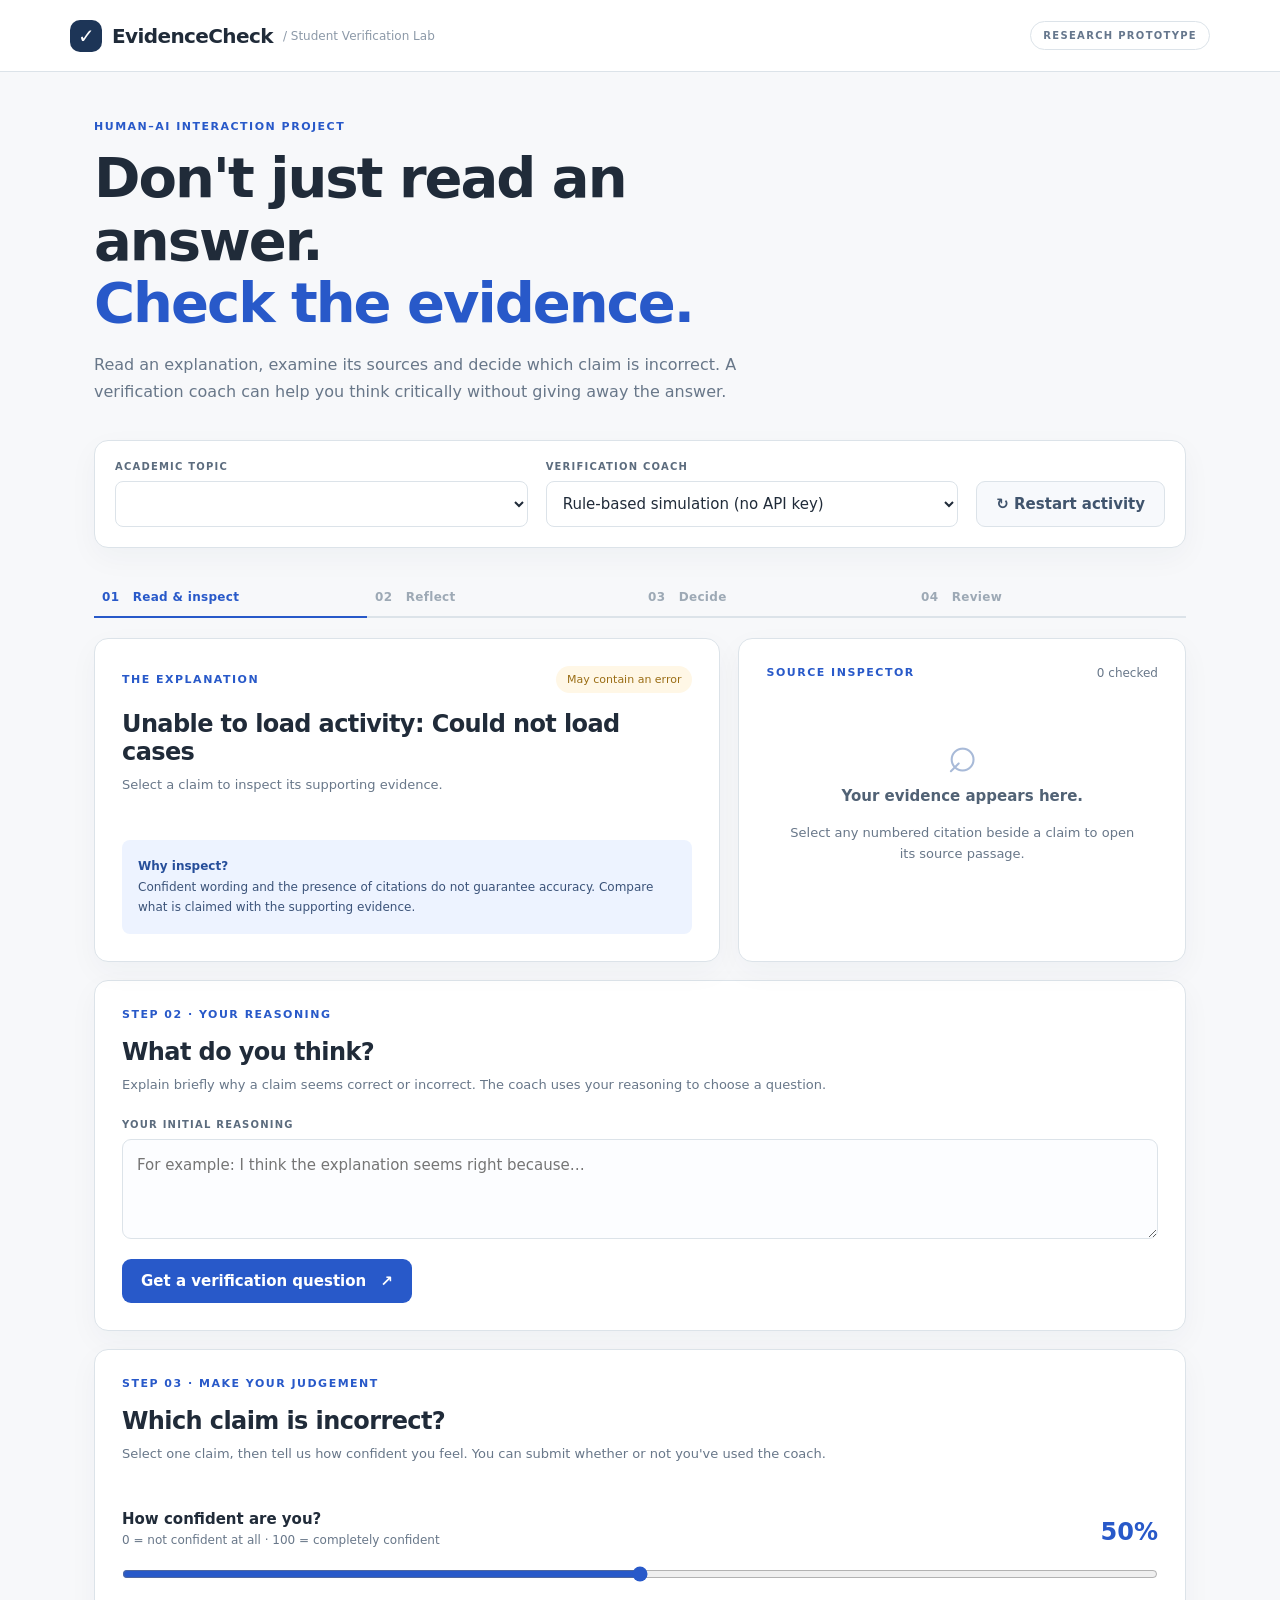
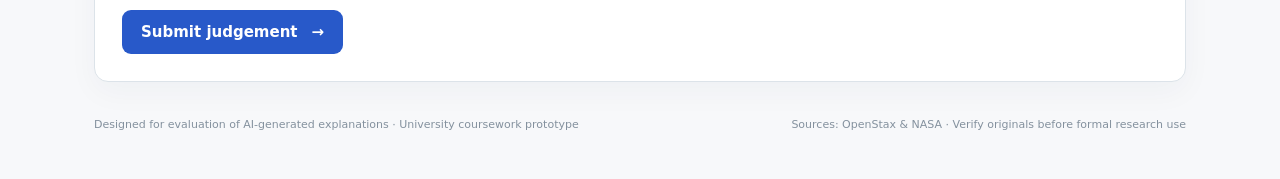
==== index.html @ a77dfa76 "Build responsive student study flow, source inspector, coaching and grading UI" ====
<!doctype html><html lang="en"><head><meta charset="utf-8"><meta name="viewport" content="width=device-width,initial-scale=1"><title>EvidenceCheck — Student Verification Lab</title><link rel="stylesheet" href="/static/style.css"></head><body>
<header class="topbar"><div class="brand"><span class="brand-icon">✓</span> EvidenceCheck <span class="brand-sub">/ Student Verification Lab</span></div><span class="prototype">RESEARCH PROTOTYPE</span></header>
<main><div class="intro"><div class="eyebrow">HUMAN–AI INTERACTION PROJECT</div><h1>Don't just read an answer.<br><em>Check the evidence.</em></h1><p>Read an explanation, examine its sources and decide which claim is incorrect. A verification coach can help you think critically without giving away the answer.</p></div>
<section class="toolbar" aria-label="Activity settings"><div><label for="caseSelect">ACADEMIC TOPIC</label><select id="caseSelect"></select></div><div><label for="modeSelect">VERIFICATION COACH</label><select id="modeSelect"><option value="simulation">Rule-based simulation (no API key)</option><option value="live">Live AI (requires API key)</option></select></div><button id="restart" class="secondary">↻ Restart activity</button></section>
<div class="steps"><span class="active" id="stepA">01 &nbsp; Read & inspect</span><span id="stepB">02 &nbsp; Reflect</span><span id="stepC">03 &nbsp; Decide</span><span id="stepD">04 &nbsp; Review</span></div>
<div class="workspace"><section class="panel explanation"><div class="panel-heading"><span class="eyebrow">THE EXPLANATION</span><span class="pill">May contain an error</span></div><h2 id="caseTitle"></h2><p class="hint">Select a claim to inspect its supporting evidence.</p><div id="claims" class="claims"></div><div class="notice"><strong>Why inspect?</strong> Confident wording and the presence of citations do not guarantee accuracy. Compare what is claimed with the supporting evidence.</div></section>
<aside class="panel sources"><div class="panel-heading"><span class="eyebrow">SOURCE INSPECTOR</span><span class="mini" id="viewCount">0 checked</span></div><div id="sourceEmpty" class="source-empty"><div class="magnifier">⌕</div><h3>Your evidence appears here.</h3><p>Select any numbered citation beside a claim to open its source passage.</p></div><div id="sourceDetail" hidden><div class="tag">SOURCE EVIDENCE SUMMARY</div><h3 id="sourceTitle"></h3><p class="evidence" id="sourceSummary"></p><a id="sourceLink" href="#" target="_blank" rel="noopener noreferrer">Read original source ↗</a><p class="source-disclaimer">This is a short, author-written summary of the linked source, not a verbatim quotation. Check the original for full context.</p></div></aside></div>
<section class="panel interactive"><div class="section-heading"><div><div class="eyebrow">STEP 02 · YOUR REASONING</div><h2>What do you think?</h2><p>Explain briefly why a claim seems correct or incorrect. The coach uses your reasoning to choose a question.</p></div></div><label for="reasoning" class="fieldlabel">YOUR INITIAL REASONING</label><textarea id="reasoning" maxlength="1200" placeholder="For example: I think the explanation seems right because…" rows="3"></textarea><div class="actions"><button id="promptBtn">Get a verification question <span>↗</span></button><span id="coachStatus" role="status" aria-live="polite"></span></div><div id="coachBox" class="coach" hidden><div class="eyebrow">VERIFICATION COACH <span id="coachLabel"></span></div><p id="coachPrompt"></p><div class="coachTip">Use the source inspector above to check your reasoning. The coach does not decide for you.</div></div></section>
<section class="panel interactive"><div class="eyebrow">STEP 03 · MAKE YOUR JUDGEMENT</div><h2>Which claim is incorrect?</h2><p>Select one claim, then tell us how confident you feel. You can submit whether or not you've used the coach.</p><div id="choices" class="choice-grid"></div><div class="confidence"><div><label for="confidence"><strong>How confident are you?</strong></label><p>0 = not confident at all · 100 = completely confident</p></div><output id="confidenceValue" for="confidence">50%</output></div><input id="confidence" type="range" min="0" max="100" value="50"><div class="actions"><button id="submitBtn">Submit judgement <span>→</span></button><span id="submitStatus" role="status" aria-live="polite"></span></div><div id="result" class="result" hidden><div id="resultHeading"></div><p id="resultText"></p><div id="resultMeta" class="resultMeta"></div></div></section>
<footer><span>Designed for evaluation of AI-generated explanations · University coursework prototype</span><span>Sources: OpenStax & NASA · Verify originals before formal research use</span></footer></main><script src="/static/app.js" defer></script></body></html>
---- static/style.css ----
:root{--bg:#f7f8fa;--ink:#202b39;--muted:#687789;--line:#dce3e9;--blue:#2859c9;--blue2:#edf3ff;--teal:#0d756d;--white:#fff;--shadow:0 10px 30px rgba(20,44,79,.04)}*{box-sizing:border-box}body{margin:0;background:var(--bg);font-family:Inter,ui-sans-serif,system-ui,-apple-system,Segoe UI,Arial,sans-serif;color:var(--ink);font-size:15px}button,input,textarea,select{font:inherit}button{cursor:pointer}button:disabled{cursor:not-allowed;opacity:.56}.topbar{background:#fff;border-bottom:1px solid var(--line);height:72px;display:flex;justify-content:space-between;align-items:center;padding:0 max(24px,calc((100vw - 1140px)/2))}.brand{font-size:20px;font-weight:800;letter-spacing:-.6px;display:flex;align-items:center;gap:10px}.brand-icon{width:32px;height:32px;border-radius:10px;background:#1d3557;color:white;display:grid;place-items:center}.brand-sub{font-size:12px;color:#8c99a8;font-weight:500;letter-spacing:0}.prototype{font-size:10px;font-weight:800;letter-spacing:1.3px;border:1px solid var(--line);padding:8px 12px;border-radius:20px;color:#66778d}main{max-width:1140px;margin:0 auto;padding:48px 24px}.intro{max-width:690px;margin:0 0 35px}.eyebrow{font-size:11px;font-weight:800;color:var(--blue);letter-spacing:1.5px}.intro h1{font-size:clamp(35px,5vw,56px);line-height:1.12;letter-spacing:-2px;margin:14px 0 17px}.intro h1 em{font-style:normal;color:var(--blue)}p{line-height:1.65}.intro p{color:var(--muted);font-size:16px}.toolbar{display:flex;gap:18px;align-items:end;background:white;border:1px solid var(--line);border-radius:14px;padding:20px;margin-bottom:30px;box-shadow:var(--shadow)}.toolbar>div{flex:1}.toolbar label,.fieldlabel{display:block;color:#5c6c7e;font-weight:800;font-size:10px;letter-spacing:1.2px;margin-bottom:9px}.toolbar select{width:100%;padding:12px;background:#fff;border:1px solid var(--line);border-radius:8px;color:var(--ink)}button{border:0;background:var(--blue);color:#fff;border-radius:9px;padding:13px 19px;font-weight:750;display:inline-flex;gap:14px;justify-content:space-between;align-items:center}button:hover:not(:disabled){filter:brightness(.93)}button.secondary{background:#f7f9fc;color:#40546d;border:1px solid var(--line);white-space:nowrap}.steps{display:flex;gap:0;margin-bottom:20px;color:#9da9b5;font-size:12px;font-weight:800;letter-spacing:.3px}.steps span{flex:1;padding:12px 8px;border-bottom:2px solid var(--line)}.steps span.active{color:var(--blue);border-color:var(--blue)}.workspace{display:grid;grid-template-columns:1.4fr 1fr;gap:18px}.panel{background:#fff;border:1px solid var(--line);border-radius:14px;padding:27px;box-shadow:var(--shadow)}.panel-heading{display:flex;justify-content:space-between;align-items:center;gap:8px}.pill{font-size:11px;color:#9a6d15;background:#fff7e6;border-radius:30px;padding:7px 11px}.mini{font-size:12px;color:var(--muted)}h2{font-size:24px;letter-spacing:-.6px;margin:17px 0 8px}.hint{font-size:13px;color:var(--muted);margin:0 0 22px}.claims{display:flex;flex-direction:column;gap:12px}.claim{background:#f9fafc;border:1px solid #e7ebf1;border-radius:9px;padding:14px;display:flex;align-items:start;gap:13px}.claim b{font-size:12px;color:#738298;font-weight:700;margin-top:3px}.claim .claimtext{flex:1;line-height:1.6}.cite{background:#e9f0ff;color:var(--blue);border:1px solid #d4e0fb;padding:5px 7px;min-width:32px;justify-content:center;border-radius:6px;font-size:12px}.cite.selected{background:var(--blue);color:white}.notice{margin-top:23px;background:var(--blue2);color:#3b5379;padding:16px;border-radius:8px;font-size:12px;line-height:1.7}.notice strong{display:block;color:#264e9a}.source-empty{min-height:240px;display:flex;align-items:center;justify-content:center;flex-direction:column;text-align:center;padding:15px;color:var(--muted)}.source-empty h3{margin:4px 0;font-size:15px;color:#516275}.source-empty p{font-size:13px}.magnifier{font-size:52px;color:#a8bad8}.tag{font-size:10px;background:#e4f4ef;color:#146f60;border-radius:20px;display:inline-block;padding:7px 10px;margin-top:26px;font-weight:800;letter-spacing:1px}#sourceTitle{font-size:18px;line-height:1.4}.evidence{font-size:16px;font-weight:600;background:#f1f9f5;border-left:3px solid #2b8b74;padding:15px 17px}.sources a{color:var(--blue);font-weight:750;font-size:13px}.source-disclaimer{font-size:11px;color:var(--muted);line-height:1.7;margin-top:18px}.interactive{margin-top:18px}.interactive>p,.section-heading p{font-size:13px;color:var(--muted);margin-top:4px}.fieldlabel{margin-top:24px}textarea{resize:vertical;width:100%;border:1px solid var(--line);border-radius:9px;padding:14px;min-height:100px;line-height:1.55;background:#fcfdff}textarea:focus,select:focus,input:focus-visible,button:focus-visible{outline:3px solid #afc8ff;outline-offset:2px}.actions{display:flex;gap:15px;align-items:center;margin-top:16px;flex-wrap:wrap}.actions span[role=status]{font-size:12px;color:#9c4a42}.coach{background:#f0f6ff;border:1px solid #ccdefa;border-radius:10px;padding:21px;margin-top:21px}.coach .eyebrow span{color:#5a7bad;font-size:10px;letter-spacing:0;text-transform:none;margin-left:8px}.coach p{font-size:17px;font-weight:650;margin:12px 0}.coachTip{font-size:12px;color:#647999}.choice-grid{display:grid;gap:8px;margin:20px 0}.choice{display:flex;gap:11px;align-items:center;border:1px solid var(--line);border-radius:8px;padding:13px;cursor:pointer}.choice:hover{background:#f8fbff}.choice:has(input:checked){background:var(--blue2);border-color:#85a9ef}.choice input{accent-color:var(--blue)}.confidence{display:flex;align-items:center;justify-content:space-between;margin-top:26px}.confidence p{font-size:12px;color:var(--muted);margin:3px 0}.confidence output{font-size:24px;font-weight:800;color:var(--blue)}input[type=range]{width:100%;accent-color:var(--blue);margin:12px 0}.result{background:#f1f8f4;border:1px solid #b8dfc5;border-radius:10px;padding:20px;margin-top:24px}.result.incorrect{background:#fff7ed;border-color:#f1d4a7}#resultHeading{font-weight:800;font-size:18px}.resultMeta{color:#627384;font-size:12px}footer{display:flex;gap:20px;justify-content:space-between;margin:36px 0 0;color:#84919e;font-size:11px}@media(max-width:760px){.toolbar,.workspace{display:block}.toolbar>div{margin-bottom:15px}.toolbar button{width:100%}.sources{margin-top:18px}.steps{font-size:10px}.brand-sub{display:none}.prototype{font-size:8px}.topbar{padding:0 20px}main{padding:32px 16px}.panel{padding:20px}footer{display:block}footer span{display:block;margin:10px 0}}
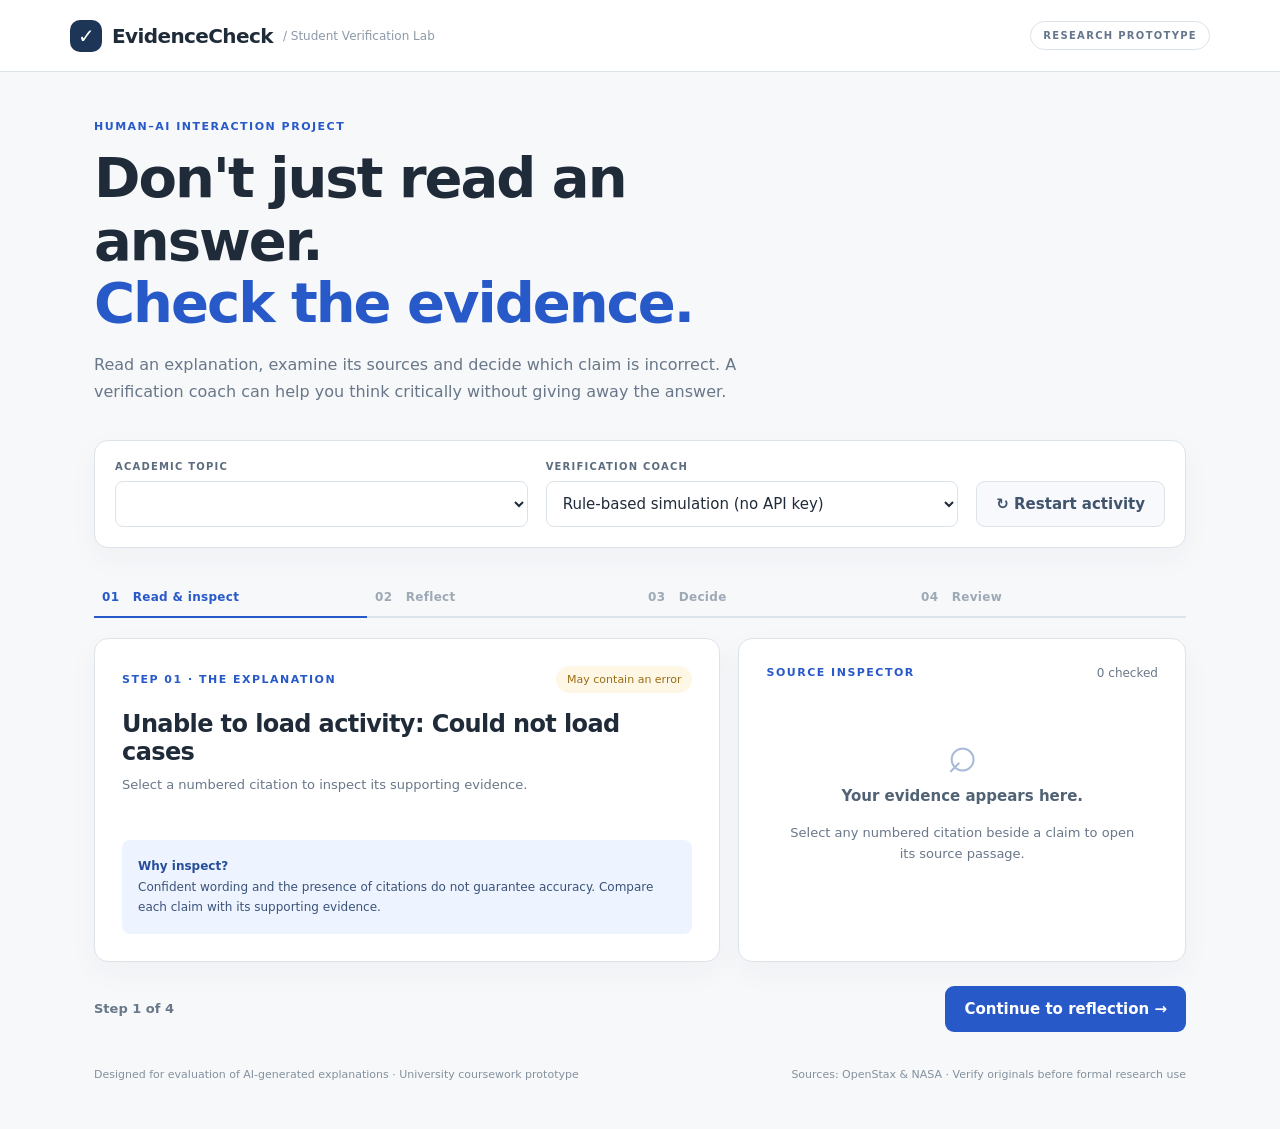
==== commit ff591582: "Update EvidenceCheck with staged interface and AI verification features" ====
--- a/index.html
+++ b/index.html
@@ -1,10 +1,287 @@
-<!doctype html><html lang="en"><head><meta charset="utf-8"><meta name="viewport" content="width=device-width,initial-scale=1"><title>EvidenceCheck — Student Verification Lab</title><link rel="stylesheet" href="/static/style.css"></head><body>
-<header class="topbar"><div class="brand"><span class="brand-icon">✓</span> EvidenceCheck <span class="brand-sub">/ Student Verification Lab</span></div><span class="prototype">RESEARCH PROTOTYPE</span></header>
-<main><div class="intro"><div class="eyebrow">HUMAN–AI INTERACTION PROJECT</div><h1>Don't just read an answer.<br><em>Check the evidence.</em></h1><p>Read an explanation, examine its sources and decide which claim is incorrect. A verification coach can help you think critically without giving away the answer.</p></div>
-<section class="toolbar" aria-label="Activity settings"><div><label for="caseSelect">ACADEMIC TOPIC</label><select id="caseSelect"></select></div><div><label for="modeSelect">VERIFICATION COACH</label><select id="modeSelect"><option value="simulation">Rule-based simulation (no API key)</option><option value="live">Live AI (requires API key)</option></select></div><button id="restart" class="secondary">↻ Restart activity</button></section>
-<div class="steps"><span class="active" id="stepA">01 &nbsp; Read & inspect</span><span id="stepB">02 &nbsp; Reflect</span><span id="stepC">03 &nbsp; Decide</span><span id="stepD">04 &nbsp; Review</span></div>
-<div class="workspace"><section class="panel explanation"><div class="panel-heading"><span class="eyebrow">THE EXPLANATION</span><span class="pill">May contain an error</span></div><h2 id="caseTitle"></h2><p class="hint">Select a claim to inspect its supporting evidence.</p><div id="claims" class="claims"></div><div class="notice"><strong>Why inspect?</strong> Confident wording and the presence of citations do not guarantee accuracy. Compare what is claimed with the supporting evidence.</div></section>
-<aside class="panel sources"><div class="panel-heading"><span class="eyebrow">SOURCE INSPECTOR</span><span class="mini" id="viewCount">0 checked</span></div><div id="sourceEmpty" class="source-empty"><div class="magnifier">⌕</div><h3>Your evidence appears here.</h3><p>Select any numbered citation beside a claim to open its source passage.</p></div><div id="sourceDetail" hidden><div class="tag">SOURCE EVIDENCE SUMMARY</div><h3 id="sourceTitle"></h3><p class="evidence" id="sourceSummary"></p><a id="sourceLink" href="#" target="_blank" rel="noopener noreferrer">Read original source ↗</a><p class="source-disclaimer">This is a short, author-written summary of the linked source, not a verbatim quotation. Check the original for full context.</p></div></aside></div>
-<section class="panel interactive"><div class="section-heading"><div><div class="eyebrow">STEP 02 · YOUR REASONING</div><h2>What do you think?</h2><p>Explain briefly why a claim seems correct or incorrect. The coach uses your reasoning to choose a question.</p></div></div><label for="reasoning" class="fieldlabel">YOUR INITIAL REASONING</label><textarea id="reasoning" maxlength="1200" placeholder="For example: I think the explanation seems right because…" rows="3"></textarea><div class="actions"><button id="promptBtn">Get a verification question <span>↗</span></button><span id="coachStatus" role="status" aria-live="polite"></span></div><div id="coachBox" class="coach" hidden><div class="eyebrow">VERIFICATION COACH <span id="coachLabel"></span></div><p id="coachPrompt"></p><div class="coachTip">Use the source inspector above to check your reasoning. The coach does not decide for you.</div></div></section>
-<section class="panel interactive"><div class="eyebrow">STEP 03 · MAKE YOUR JUDGEMENT</div><h2>Which claim is incorrect?</h2><p>Select one claim, then tell us how confident you feel. You can submit whether or not you've used the coach.</p><div id="choices" class="choice-grid"></div><div class="confidence"><div><label for="confidence"><strong>How confident are you?</strong></label><p>0 = not confident at all · 100 = completely confident</p></div><output id="confidenceValue" for="confidence">50%</output></div><input id="confidence" type="range" min="0" max="100" value="50"><div class="actions"><button id="submitBtn">Submit judgement <span>→</span></button><span id="submitStatus" role="status" aria-live="polite"></span></div><div id="result" class="result" hidden><div id="resultHeading"></div><p id="resultText"></p><div id="resultMeta" class="resultMeta"></div></div></section>
-<footer><span>Designed for evaluation of AI-generated explanations · University coursework prototype</span><span>Sources: OpenStax & NASA · Verify originals before formal research use</span></footer></main><script src="/static/app.js" defer></script></body></html>
+
+<!doctype html>
+<html lang="en">
+<head>
+  <meta charset="utf-8">
+  <meta name="viewport" content="width=device-width, initial-scale=1">
+  <title>EvidenceCheck — Student Verification Lab</title>
+  <link rel="stylesheet" href="/static/style.css">
+</head>
+
+<body>
+<header class="topbar">
+  <div class="brand">
+    <span class="brand-icon">✓</span>
+    EvidenceCheck
+    <span class="brand-sub">/ Student Verification Lab</span>
+  </div>
+  <span class="prototype">RESEARCH PROTOTYPE</span>
+</header>
+
+<main>
+  <div class="intro">
+    <div class="eyebrow">HUMAN–AI INTERACTION PROJECT</div>
+    <h1>Don't just read an answer.<br><em>Check the evidence.</em></h1>
+    <p>
+      Read an explanation, examine its sources and decide which claim
+      is incorrect. A verification coach can help you think critically
+      without giving away the answer.
+    </p>
+  </div>
+
+  <section class="toolbar" aria-label="Activity settings">
+    <div>
+      <label for="caseSelect">ACADEMIC TOPIC</label>
+      <select id="caseSelect"></select>
+    </div>
+
+    <div>
+      <label for="modeSelect">VERIFICATION COACH</label>
+      <select id="modeSelect">
+        <option value="simulation">Rule-based simulation (no API key)</option>
+        <option value="live">Live AI (requires API key)</option>
+      </select>
+    </div>
+
+    <button id="restart" class="secondary" type="button">
+      ↻ Restart activity
+    </button>
+  </section>
+
+  <nav class="steps" aria-label="Activity progress">
+    <span class="active" id="stepA">01 &nbsp; Read & inspect</span>
+    <span id="stepB">02 &nbsp; Reflect</span>
+    <span id="stepC">03 &nbsp; Decide</span>
+    <span id="stepD">04 &nbsp; Review</span>
+  </nav>
+
+  <!-- STEP 1: READ AND INSPECT -->
+  <div id="stageRead" class="stage">
+    <div class="workspace">
+      <section class="panel explanation">
+        <div class="panel-heading">
+          <span class="eyebrow">STEP 01 · THE EXPLANATION</span>
+          <span class="pill">May contain an error</span>
+        </div>
+
+        <h2 id="caseTitle"></h2>
+        <p class="hint">
+          Select a numbered citation to inspect its supporting evidence.
+        </p>
+
+        <div id="claims" class="claims"></div>
+
+        <div class="notice">
+          <strong>Why inspect?</strong>
+          Confident wording and the presence of citations do not guarantee
+          accuracy. Compare each claim with its supporting evidence.
+        </div>
+      </section>
+
+      <aside class="panel sources">
+        <div class="panel-heading">
+          <span class="eyebrow">SOURCE INSPECTOR</span>
+          <span class="mini" id="viewCount">0 checked</span>
+        </div>
+
+        <div id="sourceEmpty" class="source-empty">
+          <div class="magnifier">⌕</div>
+          <h3>Your evidence appears here.</h3>
+          <p>
+            Select any numbered citation beside a claim
+            to open its source passage.
+          </p>
+        </div>
+
+        <div id="sourceDetail" hidden>
+          <div class="tag">SOURCE EVIDENCE SUMMARY</div>
+          <h3 id="sourceTitle"></h3>
+          <p class="evidence" id="sourceSummary"></p>
+
+          <a id="sourceLink" href="#" target="_blank"
+             rel="noopener noreferrer">
+            Read original source ↗
+          </a>
+
+          <p class="source-disclaimer">
+            This is a short, author-written summary of the linked source,
+            not a verbatim quotation. Check the original for full context.
+          </p>
+        </div>
+      </aside>
+    </div>
+
+    <div class="stage-navigation">
+      <span class="navigation-hint">Step 1 of 4</span>
+      <button id="readNext" type="button">
+        Continue to reflection →
+      </button>
+    </div>
+  </div>
+
+  <!-- STEP 2: REFLECT -->
+  <section id="stageReflect" class="stage" hidden>
+    <div class="panel interactive">
+      <div class="eyebrow">STEP 02 · YOUR REASONING</div>
+      <h2>What do you think?</h2>
+      <p>
+        Explain briefly why a claim seems correct or incorrect.
+        The coach uses your reasoning to choose a question.
+      </p>
+
+      <label for="reasoning" class="fieldlabel">
+        YOUR INITIAL REASONING
+      </label>
+
+      <textarea
+        id="reasoning"
+        maxlength="1200"
+        rows="4"
+        placeholder="For example: I think this claim may be incorrect because…"
+      ></textarea>
+
+      <div class="actions">
+        <button id="promptBtn" type="button">
+          Get a verification question ↗
+        </button>
+        <span id="coachStatus" role="status" aria-live="polite"></span>
+      </div>
+
+      <div id="coachBox" class="coach" hidden>
+        <div class="eyebrow">
+          VERIFICATION COACH <span id="coachLabel"></span>
+        </div>
+        <p id="coachPrompt"></p>
+        <div class="coachTip">
+          Use the source inspector to check your reasoning.
+          The coach does not decide for you.
+        </div>
+
+        <button id="coachReviewSources" class="secondary" type="button">
+          ← Review source evidence
+        </button>
+      </div>
+    </div>
+
+    <div class="stage-navigation">
+      <button id="reflectBack" class="secondary" type="button">
+        ← Back to evidence
+      </button>
+      <button id="reflectNext" type="button">
+        Continue to judgement →
+      </button>
+    </div>
+
+    <p id="reflectStatus" class="stage-status" role="status"
+       aria-live="polite"></p>
+  </section>
+
+  <!-- STEP 3: DECIDE -->
+  <section id="stageDecide" class="stage" hidden>
+    <div class="panel interactive">
+      <div class="eyebrow">STEP 03 · MAKE YOUR JUDGEMENT</div>
+      <h2>Which claim is incorrect?</h2>
+      <p>
+        Select one claim, then tell us how confident you feel.
+        You can submit whether or not you've used the coach.
+      </p>
+
+      <div id="choices" class="choice-grid"></div>
+
+      <div class="confidence">
+        <div>
+          <label for="confidence">
+            <strong>How confident are you?</strong>
+          </label>
+          <p>0 = not confident at all · 100 = completely confident</p>
+        </div>
+        <output id="confidenceValue" for="confidence">50%</output>
+      </div>
+
+      <input id="confidence" type="range" min="0" max="100" value="50">
+
+      <div class="actions">
+        <button id="submitBtn" type="button">
+          Submit judgement →
+        </button>
+        <span id="submitStatus" role="status" aria-live="polite"></span>
+      </div>
+    </div>
+
+    <div class="stage-navigation">
+      <button id="decideBack" class="secondary" type="button">
+        ← Back to reflection
+      </button>
+      <button id="decideReviewSources" class="secondary" type="button">
+        Review citations
+      </button>
+    </div>
+  </section>
+
+  <!-- STEP 4: REVIEW -->
+  <section id="stageReview" class="stage" hidden>
+    <div class="panel interactive">
+      <div class="eyebrow">STEP 04 · REVIEW YOUR JUDGEMENT</div>
+      <h2>Your results</h2>
+
+      <div id="result" class="result" hidden>
+        <div id="resultHeading"></div>
+        <p id="resultText"></p>
+        <div id="resultMeta" class="resultMeta"></div>
+      </div>
+
+      <div class="notice">
+        <strong>Reflect on your decision</strong>
+        Did the source evidence support your judgement?
+        Would you change how you evaluated the explanation?
+      </div>
+    </div>
+
+    <div class="stage-navigation">
+      <button id="reviewEvidence" class="secondary" type="button">
+        ← Revisit evidence
+      </button>
+      <button id="reviewRestart" type="button">
+        ↻ Try another activity
+      </button>
+    </div>
+  </section>
+
+  <footer>
+    <span>
+      Designed for evaluation of AI-generated explanations ·
+      University coursework prototype
+    </span>
+    <span>
+      Sources: OpenStax & NASA · Verify originals before formal research use
+    </span>
+  </footer>
+</main>
+
+<!-- CONTEXTUAL CITATION REMINDER -->
+<dialog id="citationReminder"
+        class="citation-reminder"
+        aria-labelledby="reminderTitle">
+
+  <h2 id="reminderTitle">Have you checked the citations?</h2>
+
+  <p>
+    You haven't opened any supporting evidence yet.
+    Before making your final judgement, consider whether
+    the cited sources actually support the explanation.
+  </p>
+
+  <div class="reminder-actions">
+    <button id="reviewCitations" type="button">
+      Review citations
+    </button>
+
+    <button id="continueAnyway" class="secondary" type="button">
+      Continue anyway
+    </button>
+  </div>
+</dialog>
+
+<script src="/static/app.js" defer></script>
+</body>
+</html>
--- a/static/style.css
+++ b/static/style.css
@@ -1 +1,180 @@
 :root{--bg:#f7f8fa;--ink:#202b39;--muted:#687789;--line:#dce3e9;--blue:#2859c9;--blue2:#edf3ff;--teal:#0d756d;--white:#fff;--shadow:0 10px 30px rgba(20,44,79,.04)}*{box-sizing:border-box}body{margin:0;background:var(--bg);font-family:Inter,ui-sans-serif,system-ui,-apple-system,Segoe UI,Arial,sans-serif;color:var(--ink);font-size:15px}button,input,textarea,select{font:inherit}button{cursor:pointer}button:disabled{cursor:not-allowed;opacity:.56}.topbar{background:#fff;border-bottom:1px solid var(--line);height:72px;display:flex;justify-content:space-between;align-items:center;padding:0 max(24px,calc((100vw - 1140px)/2))}.brand{font-size:20px;font-weight:800;letter-spacing:-.6px;display:flex;align-items:center;gap:10px}.brand-icon{width:32px;height:32px;border-radius:10px;background:#1d3557;color:white;display:grid;place-items:center}.brand-sub{font-size:12px;color:#8c99a8;font-weight:500;letter-spacing:0}.prototype{font-size:10px;font-weight:800;letter-spacing:1.3px;border:1px solid var(--line);padding:8px 12px;border-radius:20px;color:#66778d}main{max-width:1140px;margin:0 auto;padding:48px 24px}.intro{max-width:690px;margin:0 0 35px}.eyebrow{font-size:11px;font-weight:800;color:var(--blue);letter-spacing:1.5px}.intro h1{font-size:clamp(35px,5vw,56px);line-height:1.12;letter-spacing:-2px;margin:14px 0 17px}.intro h1 em{font-style:normal;color:var(--blue)}p{line-height:1.65}.intro p{color:var(--muted);font-size:16px}.toolbar{display:flex;gap:18px;align-items:end;background:white;border:1px solid var(--line);border-radius:14px;padding:20px;margin-bottom:30px;box-shadow:var(--shadow)}.toolbar>div{flex:1}.toolbar label,.fieldlabel{display:block;color:#5c6c7e;font-weight:800;font-size:10px;letter-spacing:1.2px;margin-bottom:9px}.toolbar select{width:100%;padding:12px;background:#fff;border:1px solid var(--line);border-radius:8px;color:var(--ink)}button{border:0;background:var(--blue);color:#fff;border-radius:9px;padding:13px 19px;font-weight:750;display:inline-flex;gap:14px;justify-content:space-between;align-items:center}button:hover:not(:disabled){filter:brightness(.93)}button.secondary{background:#f7f9fc;color:#40546d;border:1px solid var(--line);white-space:nowrap}.steps{display:flex;gap:0;margin-bottom:20px;color:#9da9b5;font-size:12px;font-weight:800;letter-spacing:.3px}.steps span{flex:1;padding:12px 8px;border-bottom:2px solid var(--line)}.steps span.active{color:var(--blue);border-color:var(--blue)}.workspace{display:grid;grid-template-columns:1.4fr 1fr;gap:18px}.panel{background:#fff;border:1px solid var(--line);border-radius:14px;padding:27px;box-shadow:var(--shadow)}.panel-heading{display:flex;justify-content:space-between;align-items:center;gap:8px}.pill{font-size:11px;color:#9a6d15;background:#fff7e6;border-radius:30px;padding:7px 11px}.mini{font-size:12px;color:var(--muted)}h2{font-size:24px;letter-spacing:-.6px;margin:17px 0 8px}.hint{font-size:13px;color:var(--muted);margin:0 0 22px}.claims{display:flex;flex-direction:column;gap:12px}.claim{background:#f9fafc;border:1px solid #e7ebf1;border-radius:9px;padding:14px;display:flex;align-items:start;gap:13px}.claim b{font-size:12px;color:#738298;font-weight:700;margin-top:3px}.claim .claimtext{flex:1;line-height:1.6}.cite{background:#e9f0ff;color:var(--blue);border:1px solid #d4e0fb;padding:5px 7px;min-width:32px;justify-content:center;border-radius:6px;font-size:12px}.cite.selected{background:var(--blue);color:white}.notice{margin-top:23px;background:var(--blue2);color:#3b5379;padding:16px;border-radius:8px;font-size:12px;line-height:1.7}.notice strong{display:block;color:#264e9a}.source-empty{min-height:240px;display:flex;align-items:center;justify-content:center;flex-direction:column;text-align:center;padding:15px;color:var(--muted)}.source-empty h3{margin:4px 0;font-size:15px;color:#516275}.source-empty p{font-size:13px}.magnifier{font-size:52px;color:#a8bad8}.tag{font-size:10px;background:#e4f4ef;color:#146f60;border-radius:20px;display:inline-block;padding:7px 10px;margin-top:26px;font-weight:800;letter-spacing:1px}#sourceTitle{font-size:18px;line-height:1.4}.evidence{font-size:16px;font-weight:600;background:#f1f9f5;border-left:3px solid #2b8b74;padding:15px 17px}.sources a{color:var(--blue);font-weight:750;font-size:13px}.source-disclaimer{font-size:11px;color:var(--muted);line-height:1.7;margin-top:18px}.interactive{margin-top:18px}.interactive>p,.section-heading p{font-size:13px;color:var(--muted);margin-top:4px}.fieldlabel{margin-top:24px}textarea{resize:vertical;width:100%;border:1px solid var(--line);border-radius:9px;padding:14px;min-height:100px;line-height:1.55;background:#fcfdff}textarea:focus,select:focus,input:focus-visible,button:focus-visible{outline:3px solid #afc8ff;outline-offset:2px}.actions{display:flex;gap:15px;align-items:center;margin-top:16px;flex-wrap:wrap}.actions span[role=status]{font-size:12px;color:#9c4a42}.coach{background:#f0f6ff;border:1px solid #ccdefa;border-radius:10px;padding:21px;margin-top:21px}.coach .eyebrow span{color:#5a7bad;font-size:10px;letter-spacing:0;text-transform:none;margin-left:8px}.coach p{font-size:17px;font-weight:650;margin:12px 0}.coachTip{font-size:12px;color:#647999}.choice-grid{display:grid;gap:8px;margin:20px 0}.choice{display:flex;gap:11px;align-items:center;border:1px solid var(--line);border-radius:8px;padding:13px;cursor:pointer}.choice:hover{background:#f8fbff}.choice:has(input:checked){background:var(--blue2);border-color:#85a9ef}.choice input{accent-color:var(--blue)}.confidence{display:flex;align-items:center;justify-content:space-between;margin-top:26px}.confidence p{font-size:12px;color:var(--muted);margin:3px 0}.confidence output{font-size:24px;font-weight:800;color:var(--blue)}input[type=range]{width:100%;accent-color:var(--blue);margin:12px 0}.result{background:#f1f8f4;border:1px solid #b8dfc5;border-radius:10px;padding:20px;margin-top:24px}.result.incorrect{background:#fff7ed;border-color:#f1d4a7}#resultHeading{font-weight:800;font-size:18px}.resultMeta{color:#627384;font-size:12px}footer{display:flex;gap:20px;justify-content:space-between;margin:36px 0 0;color:#84919e;font-size:11px}@media(max-width:760px){.toolbar,.workspace{display:block}.toolbar>div{margin-bottom:15px}.toolbar button{width:100%}.sources{margin-top:18px}.steps{font-size:10px}.brand-sub{display:none}.prototype{font-size:8px}.topbar{padding:0 20px}main{padding:32px 16px}.panel{padding:20px}footer{display:block}footer span{display:block;margin:10px 0}}
+.citation-reminder {
+  width: min(440px, 90vw);
+  padding: 28px;
+  border: 1px solid #d5dce5;
+  border-radius: 16px;
+  background: white;
+  color: #202936;
+  box-shadow: 0 16px 50px rgba(0, 0, 0, 0.18);
+}
+
+.citation-reminder::backdrop {
+  background: rgba(15, 23, 42, 0.55);
+}
+
+.citation-reminder h2 {
+  margin-top: 0;
+}
+
+.citation-reminder p {
+  line-height: 1.6;
+}
+
+.reminder-actions {
+  display: flex;
+  gap: 10px;
+  margin-top: 22px;
+  flex-wrap: wrap;
+}
+
+/* ==========================================
+   EVIDENCECHECK — FOUR-STAGE INTERFACE
+   ========================================== */
+
+/* Hidden stages must not take up page space. */
+.stage[hidden],
+[hidden] {
+  display: none !important;
+}
+
+/* Only one stage is visible at a time. */
+.stage {
+  animation: stageFadeIn 0.2s ease-out;
+}
+
+@keyframes stageFadeIn {
+  from {
+    opacity: 0;
+    transform: translateY(6px);
+  }
+
+  to {
+    opacity: 1;
+    transform: translateY(0);
+  }
+}
+
+/* Progress indicator */
+.steps span {
+  transition: color 0.2s ease,
+              border-color 0.2s ease;
+}
+
+.steps span.completed {
+  color: #0d756d;
+  border-bottom-color: #0d756d;
+}
+
+.steps span.active {
+  color: var(--blue);
+  border-bottom-color: var(--blue);
+}
+
+/* Navigation buttons */
+.stage-navigation {
+  display: flex;
+  justify-content: space-between;
+  align-items: center;
+  gap: 16px;
+  margin-top: 24px;
+  flex-wrap: wrap;
+}
+
+.stage-navigation button {
+  min-height: 46px;
+}
+
+.navigation-hint {
+  font-size: 13px;
+  font-weight: 700;
+  color: var(--muted);
+}
+
+.stage-status {
+  color: #a13d35;
+  font-size: 13px;
+  margin-top: 12px;
+}
+
+/* Prevent the original margin from pushing
+   the stage panels too far down. */
+.stage > .interactive {
+  margin-top: 0;
+}
+
+/* Make the source review button inside
+   the coach visually separate. */
+.coach button {
+  margin-top: 12px;
+}
+
+/* Citation reminder */
+.citation-reminder {
+  width: min(440px, 90vw);
+  max-width: 90vw;
+  padding: 28px;
+  border: 1px solid #d5dce5;
+  border-radius: 16px;
+  background: white;
+  color: #202936;
+  box-shadow: 0 16px 50px rgba(0, 0, 0, 0.18);
+}
+
+.citation-reminder::backdrop {
+  background: rgba(15, 23, 42, 0.55);
+}
+
+.citation-reminder h2 {
+  margin-top: 0;
+}
+
+.citation-reminder p {
+  line-height: 1.6;
+}
+
+.reminder-actions {
+  display: flex;
+  gap: 10px;
+  margin-top: 22px;
+  flex-wrap: wrap;
+}
+
+/* Smaller screens */
+@media (max-width: 760px) {
+  .stage-navigation {
+    flex-direction: column;
+    align-items: stretch;
+  }
+
+  .stage-navigation button {
+    width: 100%;
+    justify-content: center;
+  }
+
+  .steps {
+    gap: 3px;
+  }
+
+  .steps span {
+    font-size: 10px;
+    padding: 10px 5px;
+    text-align: center;
+  }
+
+  .reminder-actions {
+    flex-direction: column;
+  }
+
+  .reminder-actions button {
+    width: 100%;
+    justify-content: center;
+  }
+}
+
+/* Respect reduced-motion preferences. */
+@media (prefers-reduced-motion: reduce) {
+  .stage {
+    animation: none;
+  }
+}
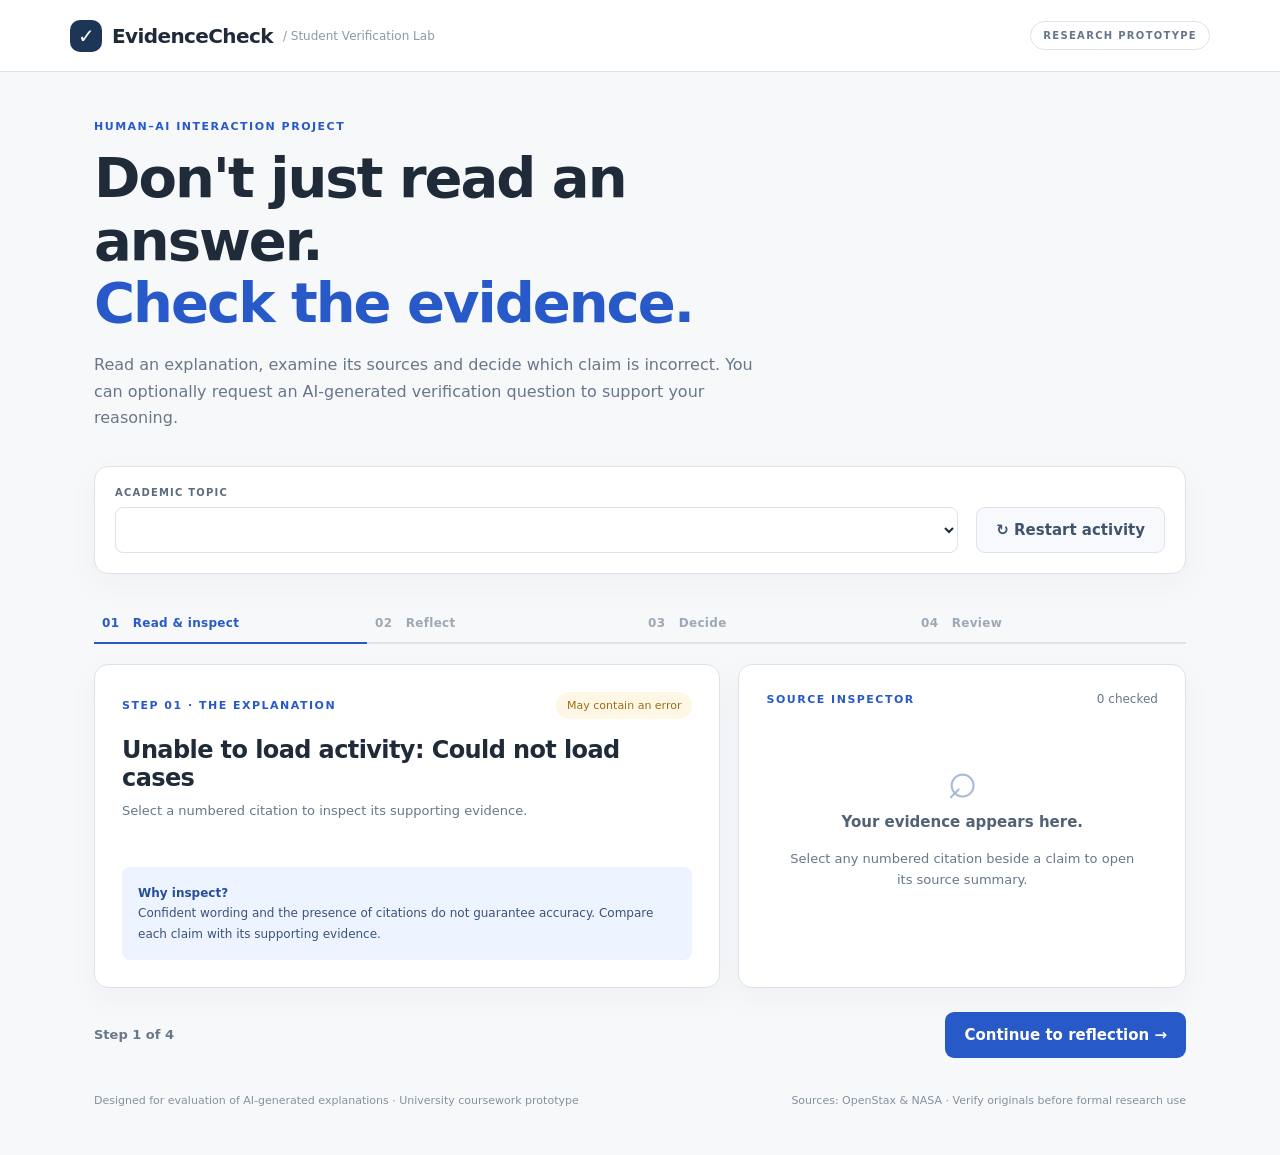
==== commit 27c10706: "Add Standard comparison interface and remove simulated AI coaching" ====
--- a/index.html
+++ b/index.html
@@ -24,8 +24,8 @@
     <h1>Don't just read an answer.<br><em>Check the evidence.</em></h1>
     <p>
       Read an explanation, examine its sources and decide which claim
-      is incorrect. A verification coach can help you think critically
-      without giving away the answer.
+      is incorrect. You can optionally request an AI-generated
+      verification question to support your reasoning.
     </p>
   </div>
 
@@ -35,21 +35,13 @@
       <select id="caseSelect"></select>
     </div>
 
-    <div>
-      <label for="modeSelect">VERIFICATION COACH</label>
-      <select id="modeSelect">
-        <option value="simulation">Rule-based simulation (no API key)</option>
-        <option value="live">Live AI (requires API key)</option>
-      </select>
-    </div>
-
     <button id="restart" class="secondary" type="button">
       ↻ Restart activity
     </button>
   </section>
 
   <nav class="steps" aria-label="Activity progress">
-    <span class="active" id="stepA">01 &nbsp; Read & inspect</span>
+    <span class="active" id="stepA">01 &nbsp; Read &amp; inspect</span>
     <span id="stepB">02 &nbsp; Reflect</span>
     <span id="stepC">03 &nbsp; Decide</span>
     <span id="stepD">04 &nbsp; Review</span>
@@ -65,6 +57,7 @@
         </div>
 
         <h2 id="caseTitle"></h2>
+
         <p class="hint">
           Select a numbered citation to inspect its supporting evidence.
         </p>
@@ -89,7 +82,7 @@
           <h3>Your evidence appears here.</h3>
           <p>
             Select any numbered citation beside a claim
-            to open its source passage.
+            to open its source summary.
           </p>
         </div>
 
@@ -113,6 +106,7 @@
 
     <div class="stage-navigation">
       <span class="navigation-hint">Step 1 of 4</span>
+
       <button id="readNext" type="button">
         Continue to reflection →
       </button>
@@ -124,9 +118,12 @@
     <div class="panel interactive">
       <div class="eyebrow">STEP 02 · YOUR REASONING</div>
       <h2>What do you think?</h2>
+
       <p>
         Explain briefly why a claim seems correct or incorrect.
-        The coach uses your reasoning to choose a question.
+        If you need guidance, you can request an AI-generated
+        verification question based on your reasoning and supporting
+        evidence. You can also continue independently.
       </p>
 
       <label for="reasoning" class="fieldlabel">
@@ -142,18 +139,28 @@
 
       <div class="actions">
         <button id="promptBtn" type="button">
-          Get a verification question ↗
+          Generate AI verification question
         </button>
+
         <span id="coachStatus" role="status" aria-live="polite"></span>
       </div>
+
+      <p class="hint">
+        AI coaching is optional. If requested, your reasoning and the
+        supporting source summaries are sent to the AI model.
+        AI-generated guidance may contain errors.
+      </p>
 
       <div id="coachBox" class="coach" hidden>
         <div class="eyebrow">
           VERIFICATION COACH <span id="coachLabel"></span>
         </div>
+
         <p id="coachPrompt"></p>
+
         <div class="coachTip">
           Use the source inspector to check your reasoning.
+          AI-generated guidance may contain errors.
           The coach does not decide for you.
         </div>
 
@@ -167,6 +174,7 @@
       <button id="reflectBack" class="secondary" type="button">
         ← Back to evidence
       </button>
+
       <button id="reflectNext" type="button">
         Continue to judgement →
       </button>
@@ -181,9 +189,10 @@
     <div class="panel interactive">
       <div class="eyebrow">STEP 03 · MAKE YOUR JUDGEMENT</div>
       <h2>Which claim is incorrect?</h2>
+
       <p>
         Select one claim, then tell us how confident you feel.
-        You can submit whether or not you've used the coach.
+        You can submit whether or not you have used the AI coach.
       </p>
 
       <div id="choices" class="choice-grid"></div>
@@ -193,8 +202,10 @@
           <label for="confidence">
             <strong>How confident are you?</strong>
           </label>
+
           <p>0 = not confident at all · 100 = completely confident</p>
         </div>
+
         <output id="confidenceValue" for="confidence">50%</output>
       </div>
 
@@ -204,6 +215,7 @@
         <button id="submitBtn" type="button">
           Submit judgement →
         </button>
+
         <span id="submitStatus" role="status" aria-live="polite"></span>
       </div>
     </div>
@@ -212,6 +224,7 @@
       <button id="decideBack" class="secondary" type="button">
         ← Back to reflection
       </button>
+
       <button id="decideReviewSources" class="secondary" type="button">
         Review citations
       </button>
@@ -241,6 +254,7 @@
       <button id="reviewEvidence" class="secondary" type="button">
         ← Revisit evidence
       </button>
+
       <button id="reviewRestart" type="button">
         ↻ Try another activity
       </button>
@@ -252,8 +266,9 @@
       Designed for evaluation of AI-generated explanations ·
       University coursework prototype
     </span>
+
     <span>
-      Sources: OpenStax & NASA · Verify originals before formal research use
+      Sources: OpenStax &amp; NASA · Verify originals before formal research use
     </span>
   </footer>
 </main>
